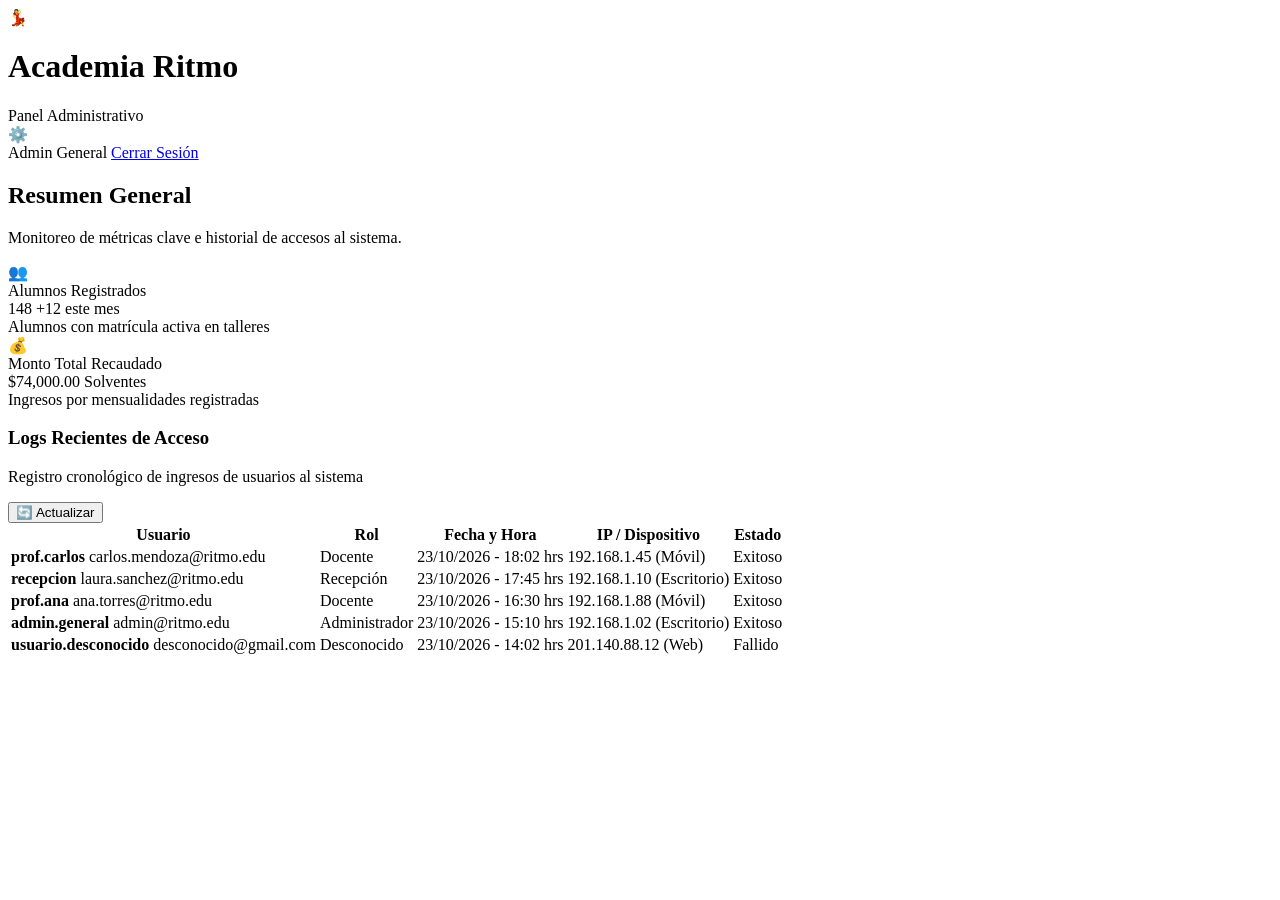
==== admin.html @ fe79a95c "Create admin.html" ====
<!DOCTYPE html>
<html lang="es">
<head>
  <meta charset="UTF-8">
  <meta name="viewport" content="width=device-width, initial-scale=1.0">
  <title>Academia Ritmo - Panel de Administrador</title>
  <link rel="preconnect" href="https://fonts.googleapis.com">
  <link rel="preconnect" href="https://fonts.gstatic.com" crossorigin>
  <link href="https://fonts.googleapis.com/css2?family=Plus+Jakarta+Sans:wght@400;500;600;700;800&display=swap" rel="stylesheet">
  <link rel="stylesheet" href="css/admin-styles.css">
</head>
<body>

  <div class="admin-layout">
    <!-- Barra Superior -->
    <header class="topbar">
      <div class="topbar-brand">
        <span class="brand-icon">💃</span>
        <div>
          <h1 class="brand-title">Academia Ritmo</h1>
          <span class="brand-badge">Panel Administrativo</span>
        </div>
      </div>
      <div class="user-profile">
        <span class="user-avatar">⚙️</span>
        <div class="user-info">
          <span class="user-name">Admin General</span>
          <a href="index.html" class="logout-link">Cerrar Sesión</a>
        </div>
      </div>
    </header>

    <!-- Contenido Principal -->
    <main class="content-wrapper">
      <div class="page-header">
        <h2>Resumen General</h2>
        <p>Monitoreo de métricas clave e historial de accesos al sistema.</p>
      </div>

      <!-- SECCIÓN 1: Los 2 Bloques Principales -->
      <section class="kpi-grid">
        <!-- Bloque 1: Alumnos Registrados -->
        <div class="kpi-card">
          <div class="kpi-icon bg-indigo">👥</div>
          <div class="kpi-content">
            <span class="kpi-label">Alumnos Registrados</span>
            <div class="kpi-value-wrap">
              <span class="kpi-value" id="kpiAlumnos">148</span>
              <span class="kpi-trend positive">+12 este mes</span>
            </div>
            <span class="kpi-subtext">Alumnos con matrícula activa en talleres</span>
          </div>
        </div>

        <!-- Bloque 2: Monto Total -->
        <div class="kpi-card">
          <div class="kpi-icon bg-emerald">💰</div>
          <div class="kpi-content">
            <span class="kpi-label">Monto Total Recaudado</span>
            <div class="kpi-value-wrap">
              <span class="kpi-value" id="kpiMonto">$74,000.00</span>
              <span class="kpi-trend positive">Solventes</span>
            </div>
            <span class="kpi-subtext">Ingresos por mensualidades registradas</span>
          </div>
        </div>
      </section>

      <!-- SECCIÓN 2: Tabla de Logs Recientes de Acceso -->
      <section class="table-section">
        <div class="table-card-header">
          <div>
            <h3 class="table-title">Logs Recientes de Acceso</h3>
            <p class="table-subtitle">Registro cronológico de ingresos de usuarios al sistema</p>
          </div>
          <button type="button" class="btn-refresh" id="btnRefreshLogs">🔄 Actualizar</button>
        </div>

        <div class="table-responsive">
          <table class="logs-table">
            <thead>
              <tr>
                <th>Usuario</th>
                <th>Rol</th>
                <th>Fecha y Hora</th>
                <th>IP / Dispositivo</th>
                <th>Estado</th>
              </tr>
            </thead>
            <tbody id="logsTableBody">
              <tr>
                <td>
                  <div class="user-cell">
                    <strong>prof.carlos</strong>
                    <span>carlos.mendoza@ritmo.edu</span>
                  </div>
                </td>
                <td><span class="role-badge docente">Docente</span></td>
                <td>23/10/2026 - 18:02 hrs</td>
                <td>192.168.1.45 (Móvil)</td>
                <td><span class="status-pill success">Exitoso</span></td>
              </tr>
              <tr>
                <td>
                  <div class="user-cell">
                    <strong>recepcion</strong>
                    <span>laura.sanchez@ritmo.edu</span>
                  </div>
                </td>
                <td><span class="role-badge recepcion">Recepción</span></td>
                <td>23/10/2026 - 17:45 hrs</td>
                <td>192.168.1.10 (Escritorio)</td>
                <td><span class="status-pill success">Exitoso</span></td>
              </tr>
              <tr>
                <td>
                  <div class="user-cell">
                    <strong>prof.ana</strong>
                    <span>ana.torres@ritmo.edu</span>
                  </div>
                </td>
                <td><span class="role-badge docente">Docente</span></td>
                <td>23/10/2026 - 16:30 hrs</td>
                <td>192.168.1.88 (Móvil)</td>
                <td><span class="status-pill success">Exitoso</span></td>
              </tr>
              <tr>
                <td>
                  <div class="user-cell">
                    <strong>admin.general</strong>
                    <span>admin@ritmo.edu</span>
                  </div>
                </td>
                <td><span class="role-badge admin">Administrador</span></td>
                <td>23/10/2026 - 15:10 hrs</td>
                <td>192.168.1.02 (Escritorio)</td>
                <td><span class="status-pill success">Exitoso</span></td>
              </tr>
              <tr>
                <td>
                  <div class="user-cell">
                    <strong>usuario.desconocido</strong>
                    <span>desconocido@gmail.com</span>
                  </div>
                </td>
                <td><span class="role-badge inválido">Desconocido</span></td>
                <td>23/10/2026 - 14:02 hrs</td>
                <td>201.140.88.12 (Web)</td>
                <td><span class="status-pill error">Fallido</span></td>
              </tr>
            </tbody>
          </table>
        </div>
      </section>
    </main>
  </div>

  <script>
    document.getElementById('btnRefreshLogs').addEventListener('click', () => {
      const btn = document.getElementById('btnRefreshLogs');
      btn.textContent = '⏳ Cargando...';
      btn.disabled = true;
      setTimeout(() => {
        btn.textContent = '🔄 Actualizar';
        btn.disabled = false;
      }, 600);
    });
  </script>
</body>
</html>
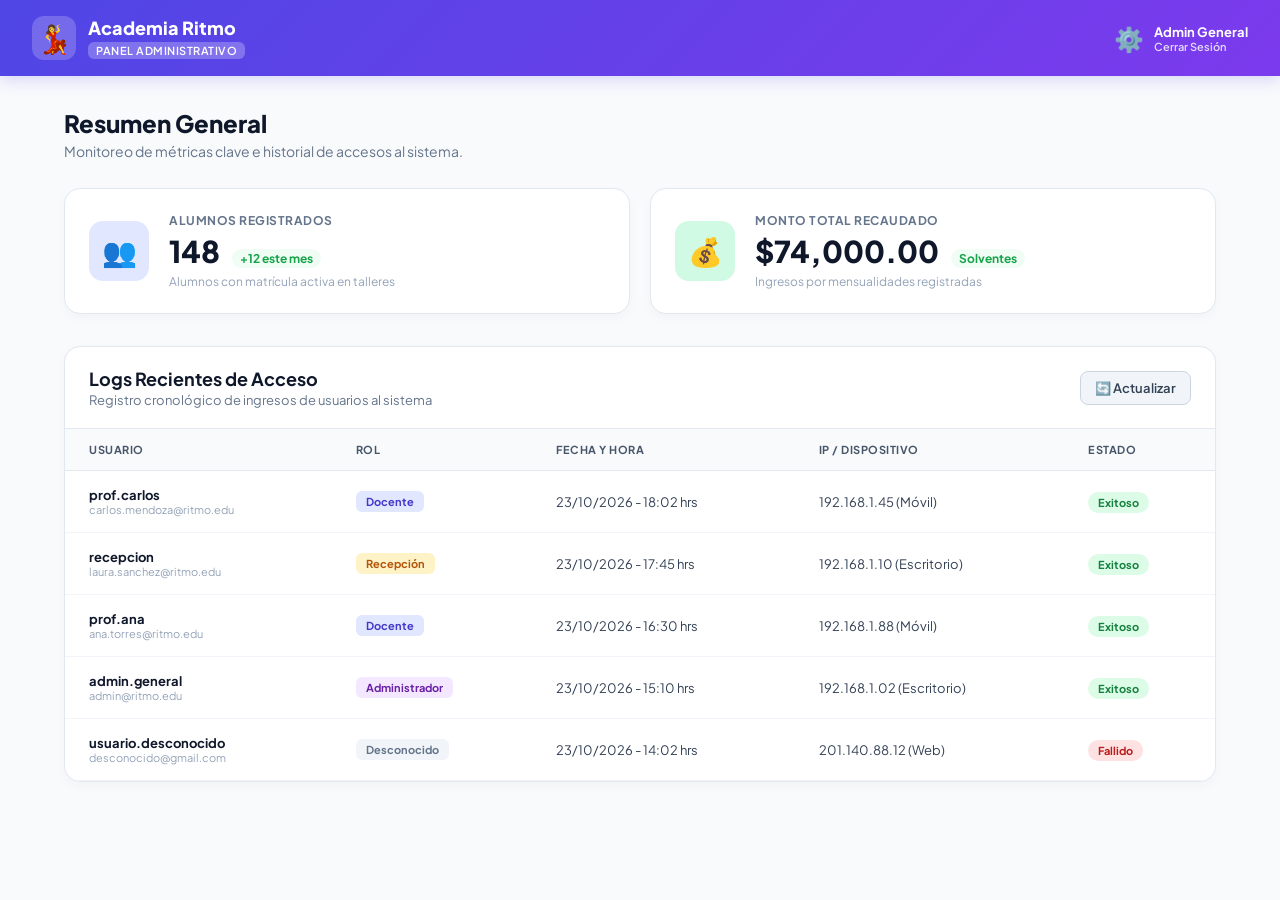
==== commit 4dab4a83: "Update admin.html" ====
--- a/admin.html
+++ b/admin.html
@@ -25,7 +25,7 @@
         <span class="user-avatar">⚙️</span>
         <div class="user-info">
           <span class="user-name">Admin General</span>
-          <a href="index.html" class="logout-link">Cerrar Sesión</a>
+          <a href="php/logout.php" class="logout-link">Cerrar Sesión</a>
         </div>
       </div>
     </header>
--- a/css/admin-styles.css
+++ b/css/admin-styles.css
@@ -0,0 +1,348 @@
+/* Reset y Estilos Generales */
+* {
+  margin: 0;
+  padding: 0;
+  box-sizing: border-box;
+  font-family: 'Plus Jakarta Sans', -apple-system, BlinkMacSystemFont, sans-serif;
+}
+
+body {
+  background-color: #f8fafc;
+  color: #0f172a;
+  min-height: 100vh;
+}
+
+.admin-layout {
+  display: flex;
+  flex-direction: column;
+  min-height: 100vh;
+}
+
+/* Barra Superior (Topbar) */
+.topbar {
+  background: linear-gradient(135deg, #4f46e5 0%, #7c3aed 100%);
+  color: #ffffff;
+  padding: 16px 32px;
+  display: flex;
+  justify-content: space-between;
+  align-items: center;
+  box-shadow: 0 4px 15px rgba(79, 70, 229, 0.2);
+}
+
+.topbar-brand {
+  display: flex;
+  align-items: center;
+  gap: 12px;
+}
+
+.brand-icon {
+  font-size: 28px;
+  background: rgba(255, 255, 255, 0.2);
+  width: 44px;
+  height: 44px;
+  border-radius: 12px;
+  display: flex;
+  align-items: center;
+  justify-content: center;
+}
+
+.brand-title {
+  font-size: 18px;
+  font-weight: 800;
+  line-height: 1.2;
+}
+
+.brand-badge {
+  font-size: 11px;
+  background: rgba(255, 255, 255, 0.25);
+  padding: 2px 8px;
+  border-radius: 6px;
+  font-weight: 600;
+  text-transform: uppercase;
+  letter-spacing: 0.5px;
+}
+
+.user-profile {
+  display: flex;
+  align-items: center;
+  gap: 10px;
+}
+
+.user-avatar {
+  font-size: 24px;
+}
+
+.user-info {
+  display: flex;
+  flex-direction: column;
+}
+
+.user-name {
+  font-size: 13px;
+  font-weight: 700;
+}
+
+.logout-link {
+  color: rgba(255, 255, 255, 0.8);
+  font-size: 11px;
+  text-decoration: none;
+  font-weight: 600;
+}
+
+.logout-link:hover {
+  color: #ffffff;
+  text-decoration: underline;
+}
+
+/* Contenido Principal */
+.content-wrapper {
+  max-width: 1200px;
+  width: 100%;
+  margin: 0 auto;
+  padding: 32px 24px;
+  flex: 1;
+}
+
+.page-header {
+  margin-bottom: 28px;
+}
+
+.page-header h2 {
+  font-size: 24px;
+  font-weight: 800;
+  color: #0f172a;
+}
+
+.page-header p {
+  font-size: 14px;
+  color: #64748b;
+  margin-top: 4px;
+}
+
+/* SECCIÓN 1: Cuadrícula de 2 Bloques KPI */
+.kpi-grid {
+  display: grid;
+  grid-template-columns: repeat(2, 1fr);
+  gap: 20px;
+  margin-bottom: 32px;
+}
+
+@media (max-width: 768px) {
+  .kpi-grid {
+    grid-template-columns: 1fr;
+  }
+}
+
+.kpi-card {
+  background: #ffffff;
+  border: 1px solid #e2e8f0;
+  border-radius: 16px;
+  padding: 24px;
+  display: flex;
+  align-items: center;
+  gap: 20px;
+  box-shadow: 0 4px 12px rgba(15, 23, 42, 0.03);
+}
+
+.kpi-icon {
+  width: 60px;
+  height: 60px;
+  border-radius: 14px;
+  font-size: 28px;
+  display: flex;
+  align-items: center;
+  justify-content: center;
+  flex-shrink: 0;
+}
+
+.bg-indigo {
+  background-color: #e0e7ff;
+  color: #4338ca;
+}
+
+.bg-emerald {
+  background-color: #d1fae5;
+  color: #047857;
+}
+
+.kpi-content {
+  display: flex;
+  flex-direction: column;
+}
+
+.kpi-label {
+  font-size: 12px;
+  font-weight: 700;
+  color: #64748b;
+  text-transform: uppercase;
+  letter-spacing: 0.5px;
+}
+
+.kpi-value-wrap {
+  display: flex;
+  align-items: baseline;
+  gap: 12px;
+  margin: 4px 0;
+}
+
+.kpi-value {
+  font-size: 30px;
+  font-weight: 800;
+  color: #0f172a;
+}
+
+.kpi-trend {
+  font-size: 12px;
+  font-weight: 700;
+  padding: 2px 8px;
+  border-radius: 20px;
+}
+
+.kpi-trend.positive {
+  background-color: #f0fdf4;
+  color: #16a34a;
+}
+
+.kpi-subtext {
+  font-size: 12px;
+  color: #94a3b8;
+}
+
+/* SECCIÓN 2: Tabla de Logs */
+.table-section {
+  background: #ffffff;
+  border: 1px solid #e2e8f0;
+  border-radius: 16px;
+  box-shadow: 0 4px 12px rgba(15, 23, 42, 0.03);
+  overflow: hidden;
+}
+
+.table-card-header {
+  padding: 20px 24px;
+  border-bottom: 1px solid #e2e8f0;
+  display: flex;
+  justify-content: space-between;
+  align-items: center;
+}
+
+.table-title {
+  font-size: 18px;
+  font-weight: 700;
+  color: #0f172a;
+}
+
+.table-subtitle {
+  font-size: 13px;
+  color: #64748b;
+  margin-top: 2px;
+}
+
+.btn-refresh {
+  background-color: #f1f5f9;
+  border: 1px solid #cbd5e1;
+  color: #334155;
+  padding: 8px 14px;
+  border-radius: 8px;
+  font-size: 13px;
+  font-weight: 600;
+  cursor: pointer;
+  transition: all 0.2s;
+}
+
+.btn-refresh:hover {
+  background-color: #e2e8f0;
+}
+
+.table-responsive {
+  width: 100%;
+  overflow-x: auto;
+}
+
+.logs-table {
+  width: 100%;
+  border-collapse: collapse;
+  text-align: left;
+  font-size: 13px;
+}
+
+.logs-table th {
+  background-color: #f8fafc;
+  color: #475569;
+  font-weight: 700;
+  padding: 14px 24px;
+  border-bottom: 1px solid #e2e8f0;
+  text-transform: uppercase;
+  font-size: 11px;
+  letter-spacing: 0.5px;
+}
+
+.logs-table td {
+  padding: 16px 24px;
+  border-bottom: 1px solid #f1f5f9;
+  color: #334155;
+}
+
+.logs-table tbody tr:hover {
+  background-color: #f8fafc;
+}
+
+.user-cell {
+  display: flex;
+  flex-direction: column;
+}
+
+.user-cell strong {
+  color: #0f172a;
+}
+
+.user-cell span {
+  font-size: 11px;
+  color: #94a3b8;
+}
+
+/* Badges de Roles */
+.role-badge {
+  padding: 4px 10px;
+  border-radius: 6px;
+  font-size: 11px;
+  font-weight: 700;
+  display: inline-block;
+}
+
+.role-badge.docente {
+  background-color: #e0e7ff;
+  color: #4338ca;
+}
+
+.role-badge.recepcion {
+  background-color: #fef3c7;
+  color: #b45309;
+}
+
+.role-badge.admin {
+  background-color: #f3e8ff;
+  color: #6b21a8;
+}
+
+.role-badge.inválido {
+  background-color: #f1f5f9;
+  color: #64748b;
+}
+
+/* Pills de Estado */
+.status-pill {
+  padding: 4px 10px;
+  border-radius: 20px;
+  font-size: 11px;
+  font-weight: 700;
+}
+
+.status-pill.success {
+  background-color: #dcfce7;
+  color: #15803d;
+}
+
+.status-pill.error {
+  background-color: #fee2e2;
+  color: #b91c1c;
+}   
